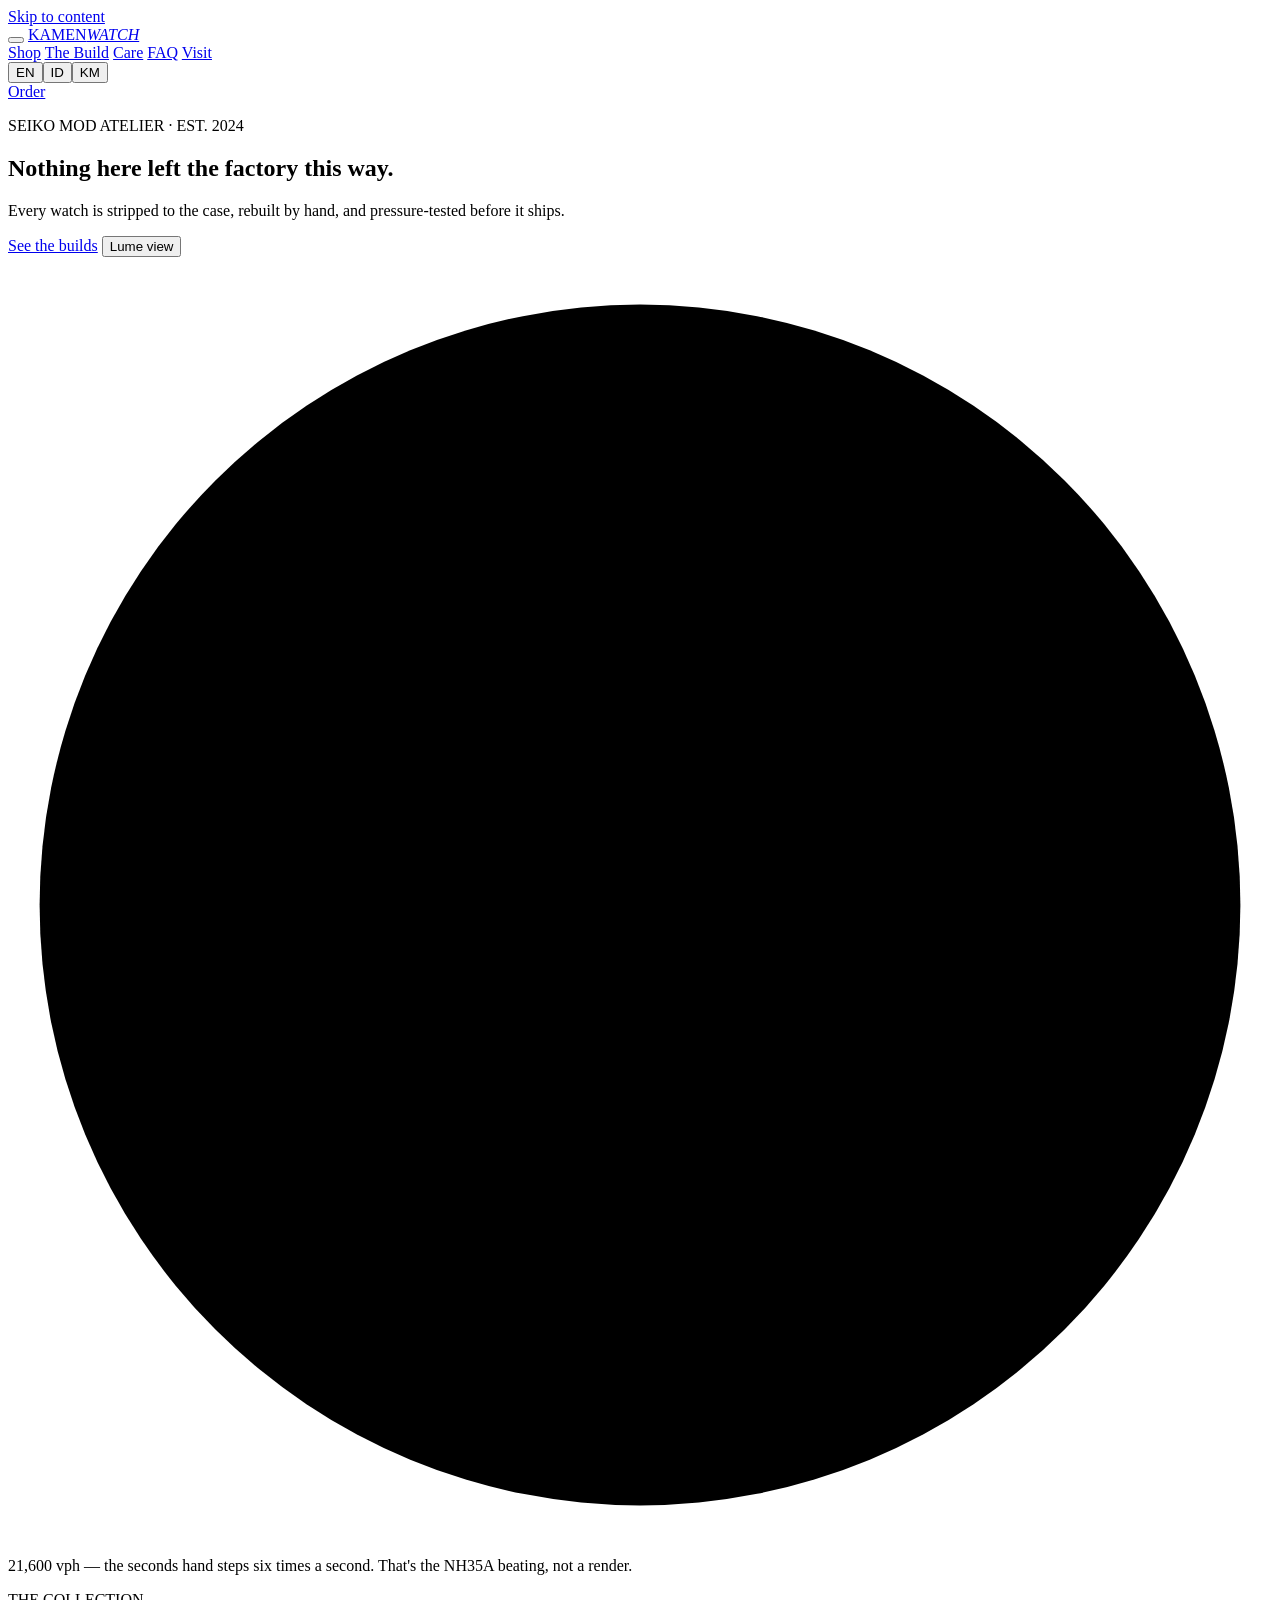
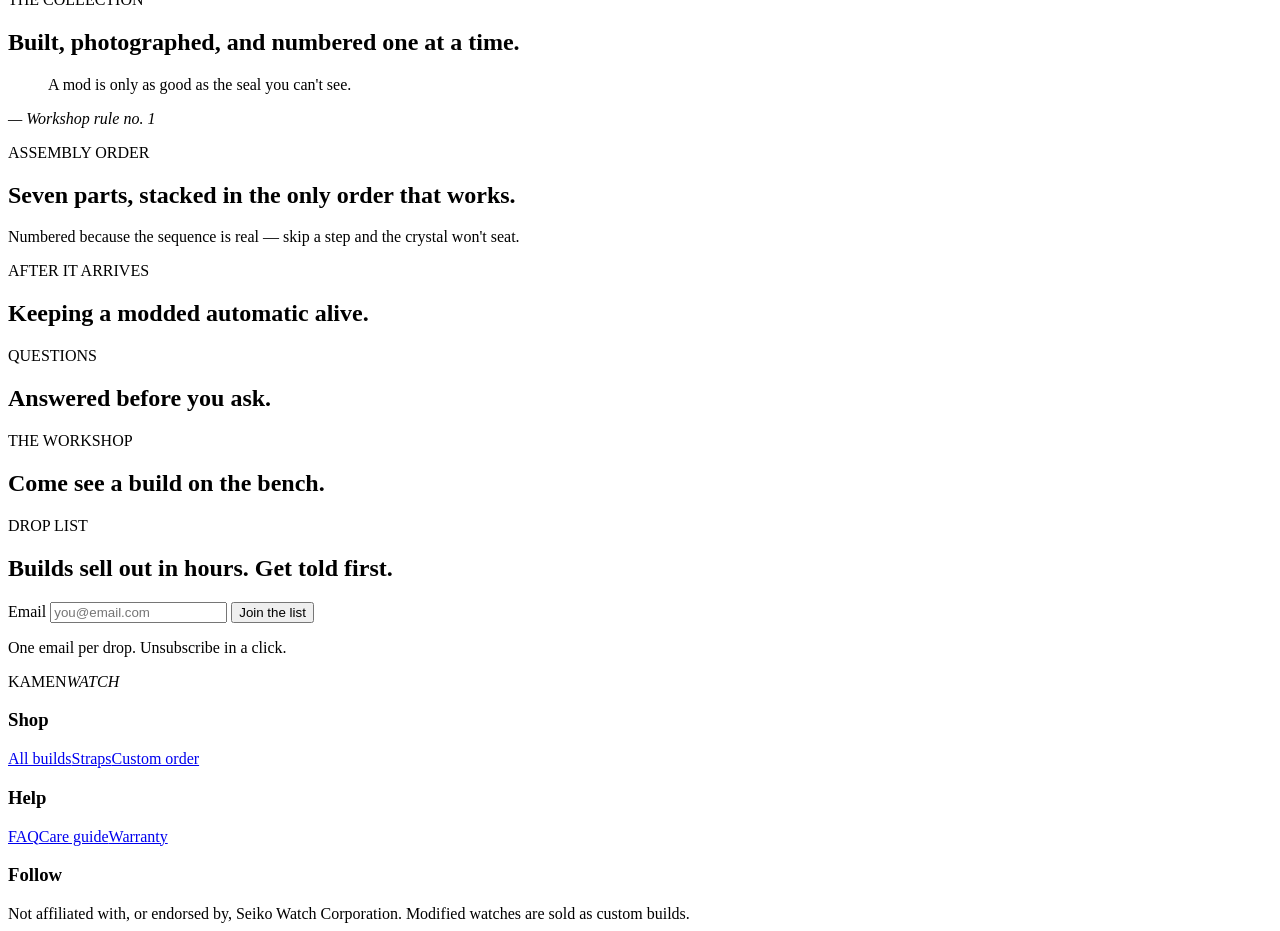
==== index.html @ fcbb1458 "Add files via upload" ====
<!DOCTYPE html>
<html lang="en">
<head>
<meta charset="utf-8">
<meta name="viewport" content="width=device-width, initial-scale=1, viewport-fit=cover">
<title>KamenWatch — Custom Seiko Mods, Hand-Assembled</title>
<meta name="description" content="KamenWatch builds custom Seiko mods: NH35 automatic movements, sapphire crystals, ceramic bezels. Hand-assembled, pressure-tested, 1-year warranty. Worldwide shipping.">
<link rel="canonical" href="https://kamenwatch.com/">
<meta property="og:type" content="website">
<meta property="og:site_name" content="KamenWatch">
<meta property="og:title" content="KamenWatch — Custom Seiko Mods, Hand-Assembled">
<meta property="og:description" content="Custom Seiko mods with NH35 automatic movements, sapphire crystals and ceramic bezels. Pressure-tested. 1-year warranty.">
<meta property="og:url" content="https://kamenwatch.com/">
<meta property="og:image" content="https://kamenwatch.com/images/og-cover.jpg">
<meta name="twitter:card" content="summary_large_image">
<meta name="theme-color" content="#0B0C0E">
<link rel="icon" href="data:image/svg+xml,<svg xmlns='http://www.w3.org/2000/svg' viewBox='0 0 32 32'><circle cx='16' cy='16' r='13' fill='none' stroke='%23C6A15B' stroke-width='3'/><path d='M16 8v8l5 3' stroke='%23C6A15B' stroke-width='2.5' fill='none' stroke-linecap='round'/></svg>">
<link rel="preconnect" href="https://fonts.googleapis.com">
<link rel="preconnect" href="https://fonts.gstatic.com" crossorigin>
<link href="https://fonts.googleapis.com/css2?family=Saira+Condensed:wght@500;700;900&family=IBM+Plex+Mono:wght@400;500;600&family=IBM+Plex+Sans:wght@400;500&display=swap" rel="stylesheet">
<link rel="stylesheet" href="/assets/style.css">

<!-- ============================================================
     META PIXEL — ganti angka di baris di bawah ini dengan Pixel ID
     kamu dari Meta Events Manager. Cuma baris ini yang perlu diubah.
     ============================================================ -->
<script>window.KW_PIXEL_ID = "1585501676652239";</script>
<script>
!function(f,b,e,v,n,t,s){if(f.fbq)return;n=f.fbq=function(){n.callMethod?
n.callMethod.apply(n,arguments):n.queue.push(arguments)};if(!f._fbq)f._fbq=n;
n.push=n;n.loaded=!0;n.version='2.0';n.queue=[];t=b.createElement(e);t.async=!0;
t.src=v;s=b.getElementsByTagName(e)[0];s.parentNode.insertBefore(t,s)}(window,
document,'script','https://connect.facebook.net/en_US/fbevents.js');
if (window.KW_PIXEL_ID && !/^0+$/.test(window.KW_PIXEL_ID)) {
  fbq('init', window.KW_PIXEL_ID);
  fbq('track', 'PageView');
} else {
  console.warn('Meta Pixel belum diisi — buka index.html dan ganti KW_PIXEL_ID.');
}
</script>
<noscript><img height="1" width="1" style="display:none" alt=""
src="https://www.facebook.com/tr?id=000000000000000&ev=PageView&noscript=1"></noscript>
<script type="application/ld+json">
{
  "@context": "https://schema.org",
  "@type": "Store",
  "name": "KamenWatch",
  "description": "Custom Seiko mod atelier. Hand-assembled automatic watches.",
  "url": "https://kamenwatch.com/",
  "image": "https://kamenwatch.com/images/og-cover.jpg",
  "priceRange": "$$",
  "sameAs": []
}
</script>
</head>
<body>
<a class="skip" href="#main">Skip to content</a>

<!-- ANNOUNCEMENT -->
<div class="ticker" id="ticker" aria-live="polite"><div class="ticker__track" id="tickerTrack"></div></div>

<!-- NAV -->
<header class="nav" id="nav">
  <div class="nav__in">
    <button class="nav__burger" id="burger" aria-label="Open menu" aria-expanded="false" aria-controls="drawer">
      <span></span><span></span>
    </button>
    <a class="logo" href="#top">
      <span class="logo__mark" aria-hidden="true"></span>
      <span class="logo__txt">KAMEN<em>WATCH</em></span>
    </a>
    <nav class="nav__links" aria-label="Main">
      <a href="#shop" data-i18n="nav_shop">Shop</a>
      <a href="#anatomy" data-i18n="nav_build">The Build</a>
      <a href="#care" data-i18n="nav_care">Care</a>
      <a href="#faq" data-i18n="nav_faq">FAQ</a>
      <a href="#visit" data-i18n="nav_visit">Visit</a>
    </nav>
    <div class="nav__act">
      <div class="lang" role="group" aria-label="Language">
        <button data-lang="en" class="is-on">EN</button><button data-lang="id">ID</button><button data-lang="km">KM</button>
      </div>
      <a class="btn btn--sm" id="navCta" href="#shop" data-i18n="nav_cta">Order</a>
    </div>
  </div>
</header>

<div class="drawer" id="drawer" hidden>
  <nav aria-label="Mobile">
    <a href="#shop" data-i18n="nav_shop">Shop</a>
    <a href="#anatomy" data-i18n="nav_build">The Build</a>
    <a href="#care" data-i18n="nav_care">Care</a>
    <a href="#faq" data-i18n="nav_faq">FAQ</a>
    <a href="#visit" data-i18n="nav_visit">Visit</a>
  </nav>
</div>

<main id="main">
<span id="top"></span>

<!-- HERO -->
<section class="hero">
  <div class="hero__copy">
    <p class="eyebrow" id="heroEyebrow">SEIKO MOD ATELIER · EST. 2024</p>
    <h1 id="heroTitle">Nothing here left the factory this way.</h1>
    <p class="lede" id="heroSub">Every watch is stripped to the case, rebuilt by hand, and pressure-tested before it ships.</p>
    <div class="hero__btns">
      <a class="btn" href="#shop" id="heroCta">See the builds</a>
      <button class="btn btn--ghost" id="lumeBtn" aria-pressed="false"><span class="dot"></span> <span data-i18n="lume">Lume view</span></button>
    </div>
    <dl class="spec" id="heroSpec"></dl>
  </div>

  <div class="hero__dial">
    <svg viewBox="0 0 320 320" class="dial" role="img" aria-label="Live watch dial, seconds hand beating six times per second">
      <circle class="dial__case" cx="160" cy="160" r="152"/>
      <circle class="dial__bezel" cx="160" cy="160" r="140"/>
      <circle class="dial__face" cx="160" cy="160" r="122"/>
      <g id="ticks"></g>
      <g id="markers"></g>
      <text class="dial__brand" x="160" y="122" text-anchor="middle">KAMEN</text>
      <text class="dial__cal" x="160" y="212" text-anchor="middle">AUTOMATIC · 24 JEWELS</text>
      <g id="hourHand"><rect class="hand hand--h" x="155" y="80" width="10" height="88" rx="4"/></g>
      <g id="minHand"><rect class="hand hand--m" x="156.5" y="52" width="7" height="116" rx="3.5"/></g>
      <g id="secHand"><rect class="hand hand--s" x="158.6" y="44" width="2.8" height="140" rx="1.4"/></g>
      <circle class="dial__pin" cx="160" cy="160" r="6"/>
    </svg>
    <p class="dial__cap">21,600 vph — the seconds hand steps six times a second. That's the NH35A beating, not a render.</p>
  </div>
</section>

<!-- TRUST STRIP -->
<section class="strip" id="strip" aria-label="What every build includes"></section>

<!-- SHOP -->
<section class="sec" id="shop">
  <header class="sec__hd">
    <p class="eyebrow" data-i18n="shop_eyebrow">THE COLLECTION</p>
    <h2 data-i18n="shop_title">Built, photographed, and numbered one at a time.</h2>
  </header>
  <div class="tabs" id="tabs" role="tablist" aria-label="Categories"></div>
  <div class="grid" id="grid"></div>
  <p class="empty" id="gridEmpty" hidden>No builds in this category yet. Add one from the admin panel.</p>
</section>

<!-- QUOTE -->
<section class="quote">
  <blockquote id="quoteText">A mod is only as good as the seal you can't see.</blockquote>
  <cite id="quoteBy">— Workshop rule no. 1</cite>
</section>

<!-- ANATOMY -->
<section class="sec sec--alt" id="anatomy">
  <header class="sec__hd">
    <p class="eyebrow" data-i18n="build_eyebrow">ASSEMBLY ORDER</p>
    <h2 data-i18n="build_title">Seven parts, stacked in the only order that works.</h2>
    <p class="sec__sub" data-i18n="build_sub">Numbered because the sequence is real — skip a step and the crystal won't seat.</p>
  </header>
  <ol class="anat" id="anat"></ol>
</section>

<!-- CARE -->
<section class="sec" id="care">
  <header class="sec__hd">
    <p class="eyebrow" data-i18n="care_eyebrow">AFTER IT ARRIVES</p>
    <h2 data-i18n="care_title">Keeping a modded automatic alive.</h2>
  </header>
  <div class="care" id="careList"></div>
</section>

<!-- FAQ -->
<section class="sec sec--alt" id="faq">
  <header class="sec__hd">
    <p class="eyebrow" data-i18n="faq_eyebrow">QUESTIONS</p>
    <h2 data-i18n="faq_title">Answered before you ask.</h2>
  </header>
  <div class="faq" id="faqList"></div>
</section>

<!-- VISIT / MAP -->
<section class="sec" id="visit">
  <div class="visit">
    <div>
      <p class="eyebrow" data-i18n="visit_eyebrow">THE WORKSHOP</p>
      <h2 id="visitTitle">Come see a build on the bench.</h2>
      <p class="lede" id="visitAddr"></p>
      <p class="mono" id="visitHours"></p>
      <div class="hero__btns" id="contactBtns"></div>
    </div>
    <div class="visit__map" id="mapWrap"></div>
  </div>
</section>

<!-- NEWSLETTER -->
<section class="news">
  <p class="eyebrow" data-i18n="news_eyebrow">DROP LIST</p>
  <h2 id="newsTitle">Builds sell out in hours. Get told first.</h2>
  <form class="news__form" name="dropList" method="POST" data-netlify="true" netlify-honeypot="bot-field">
    <input type="hidden" name="form-name" value="dropList">
    <p hidden><label>Leave blank <input name="bot-field"></label></p>
    <label class="sr" for="email">Email</label>
    <input id="email" name="email" type="email" required placeholder="you@email.com" autocomplete="email">
    <button class="btn" type="submit" data-i18n="news_btn">Join the list</button>
  </form>
  <p class="fineprint" data-i18n="news_fine">One email per drop. Unsubscribe in a click.</p>
</section>
</main>

<footer class="foot">
  <div class="foot__in">
    <div class="foot__brand">
      <span class="logo__txt">KAMEN<em>WATCH</em></span>
      <p id="footBlurb"></p>
    </div>
    <nav aria-label="Shop links">
      <h3>Shop</h3>
      <a href="#shop">All builds</a><a href="#shop">Straps</a><a href="#anatomy">Custom order</a>
    </nav>
    <nav aria-label="Help links">
      <h3>Help</h3>
      <a href="#faq">FAQ</a><a href="#care">Care guide</a><a href="#visit">Warranty</a>
    </nav>
    <div class="foot__social" id="footSocial"><h3>Follow</h3></div>
  </div>
  <div class="foot__bar">
    <span id="footCopy"></span>
    <span class="mono">Not affiliated with, or endorsed by, Seiko Watch Corporation. Modified watches are sold as custom builds.</span>
  </div>
</footer>

<script src="https://identity.netlify.com/v1/netlify-identity-widget.js"></script>
<script>
if (window.netlifyIdentity) {
  window.netlifyIdentity.on("init", user => {
    if (!user) window.netlifyIdentity.on("login", () => { document.location.href = "/admin/"; });
  });
}
</script>
<script src="/assets/app.js"></script>
</body>
</html>
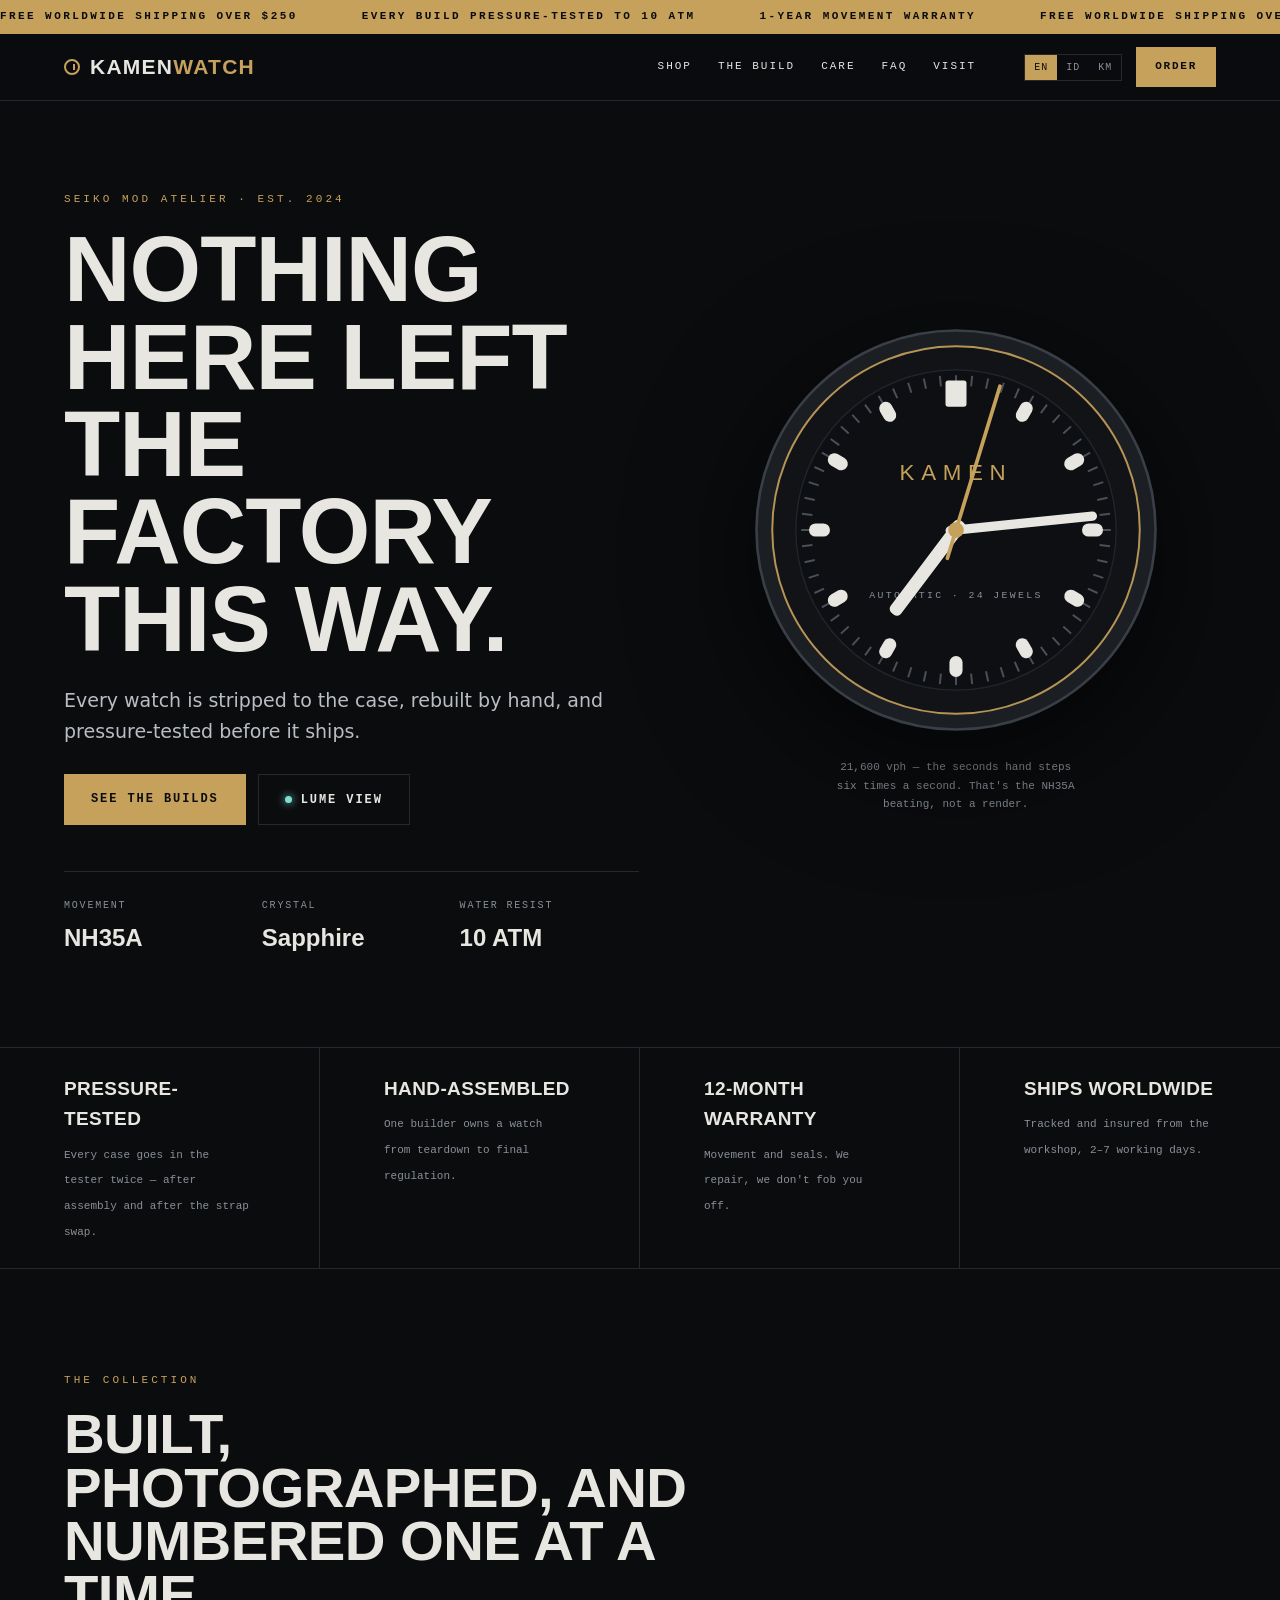
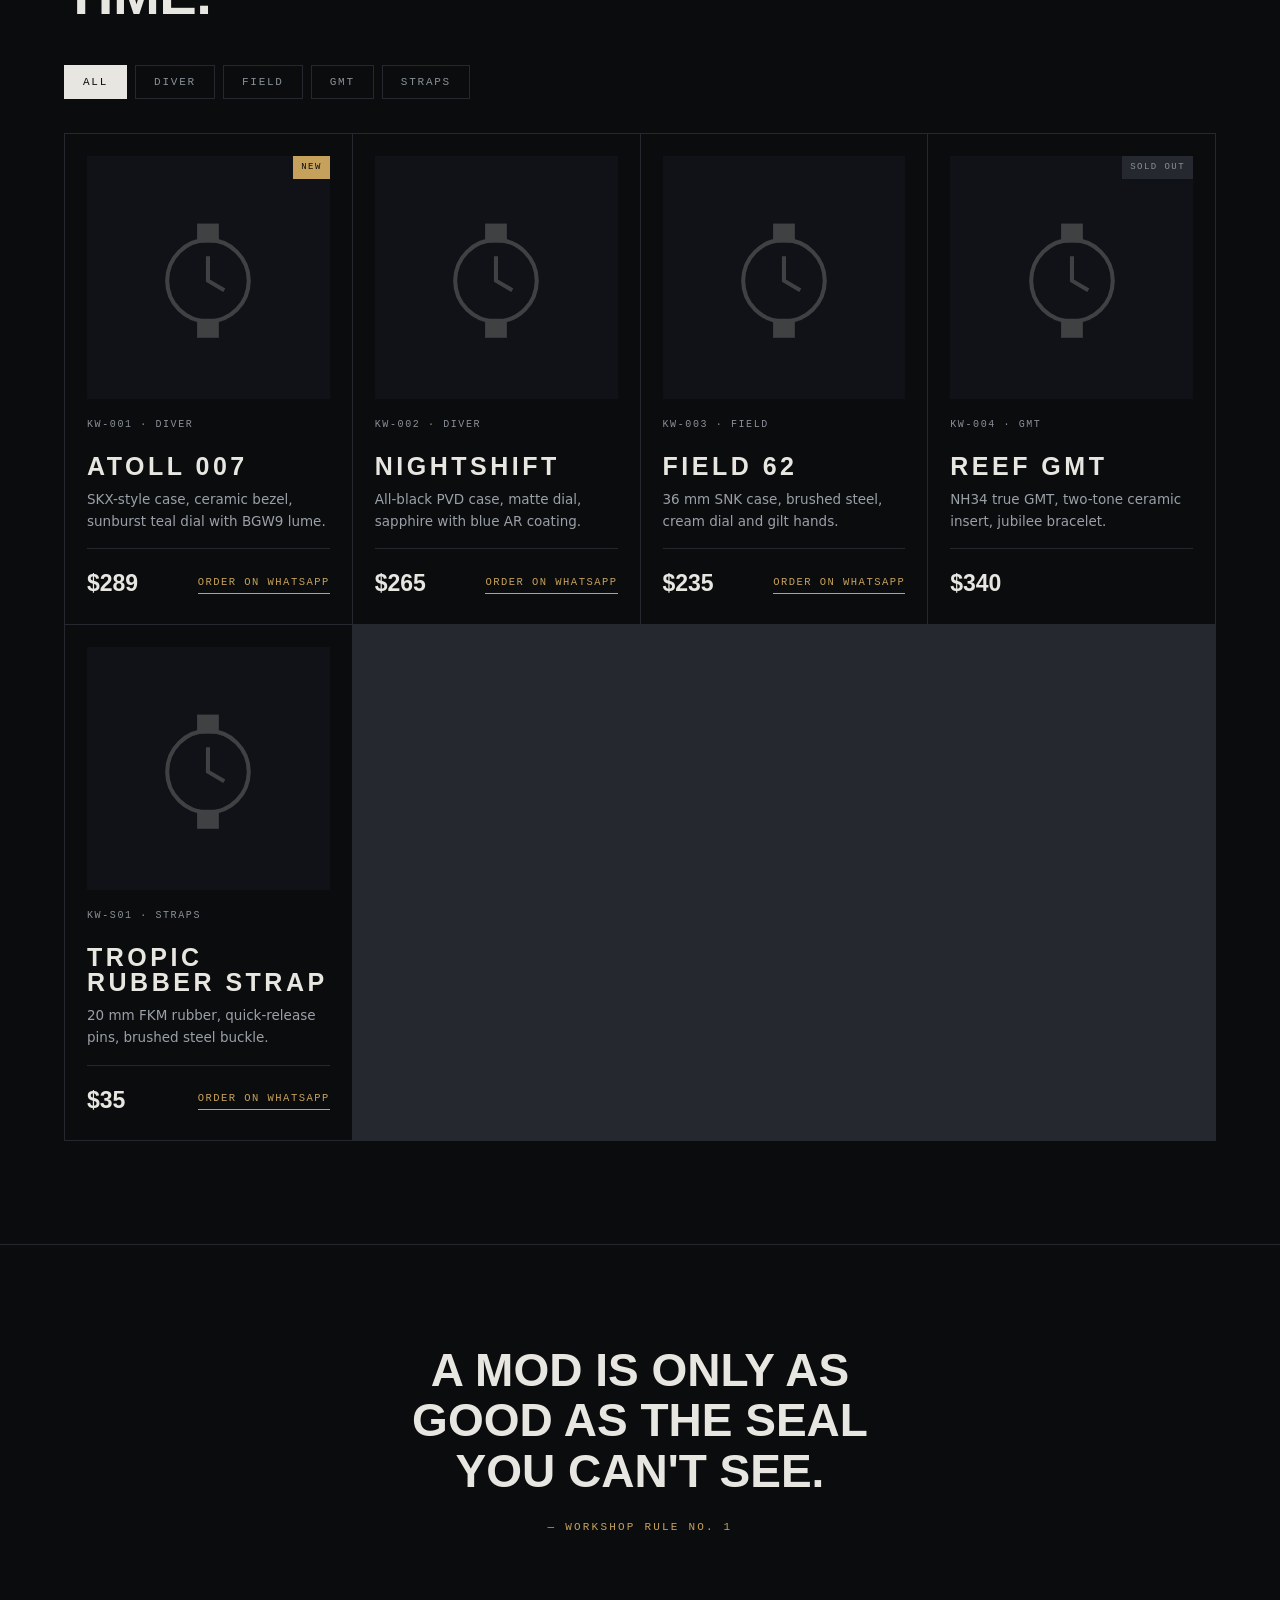
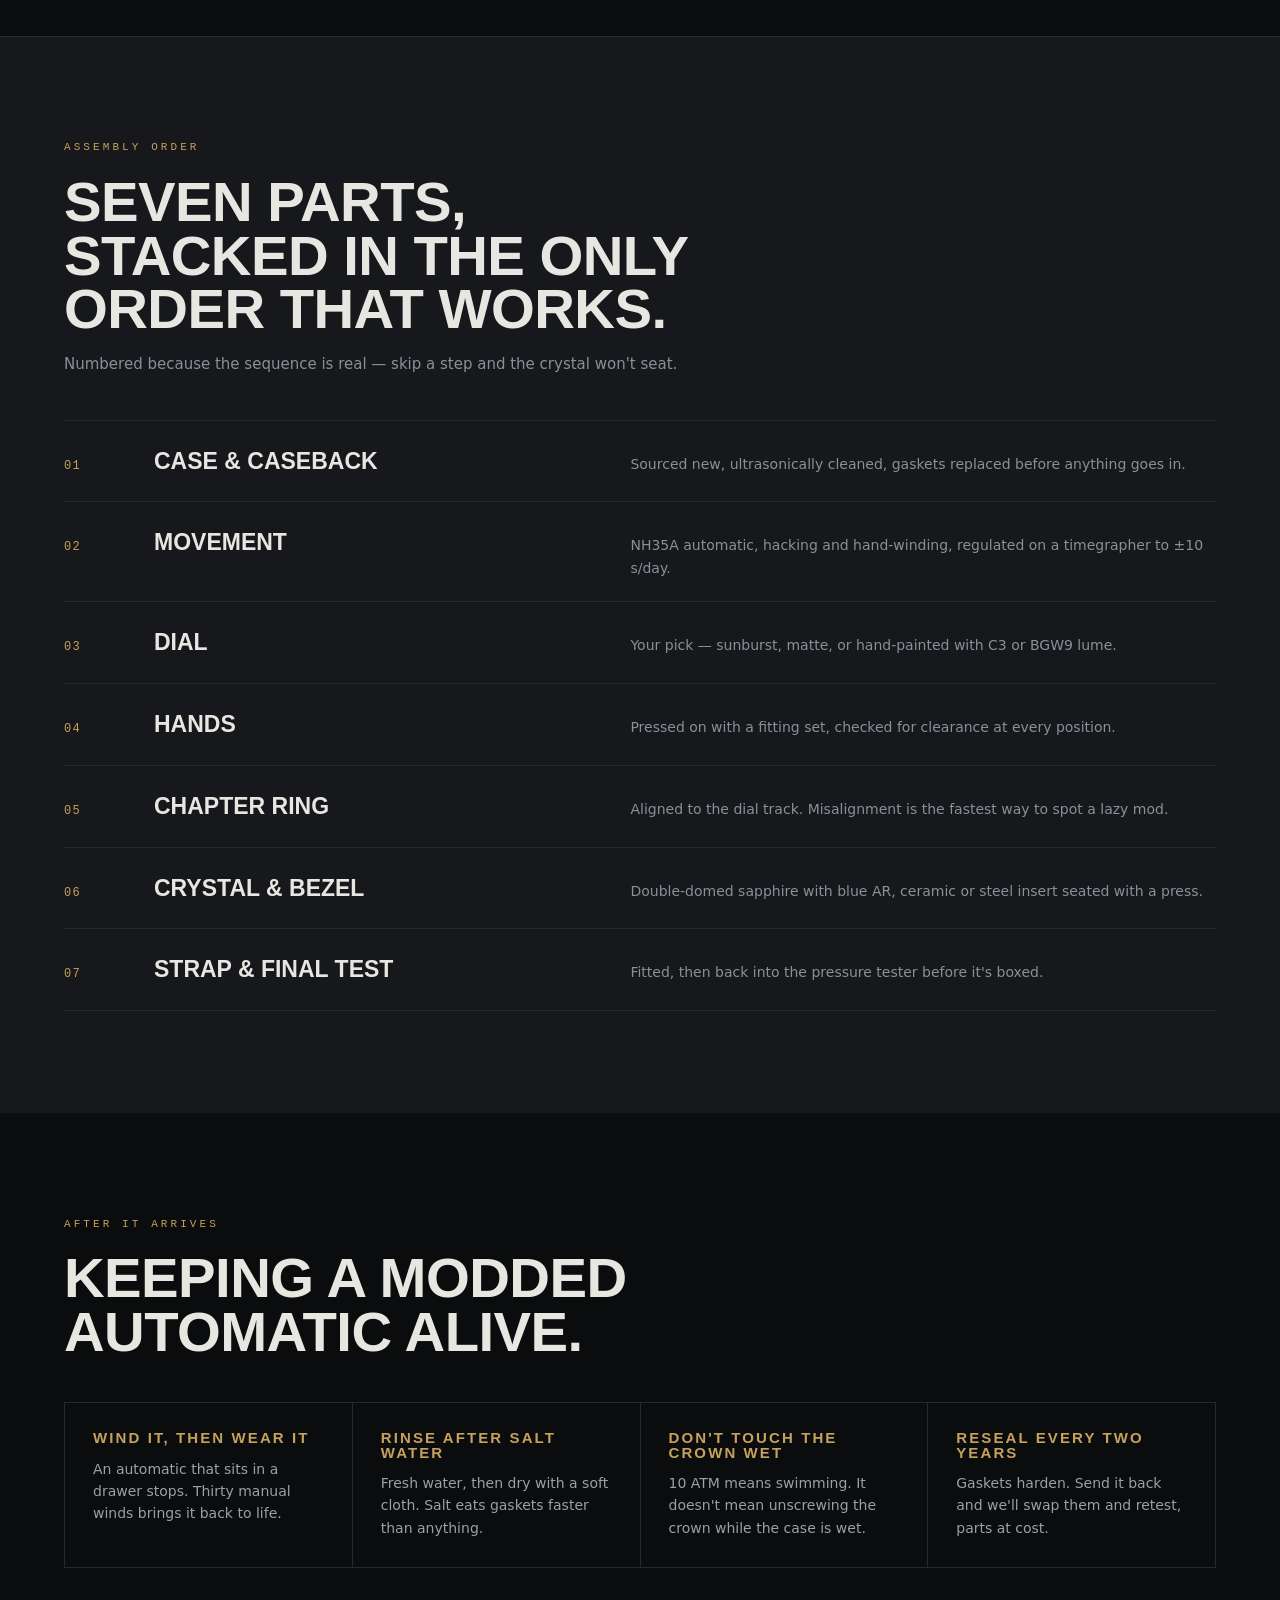
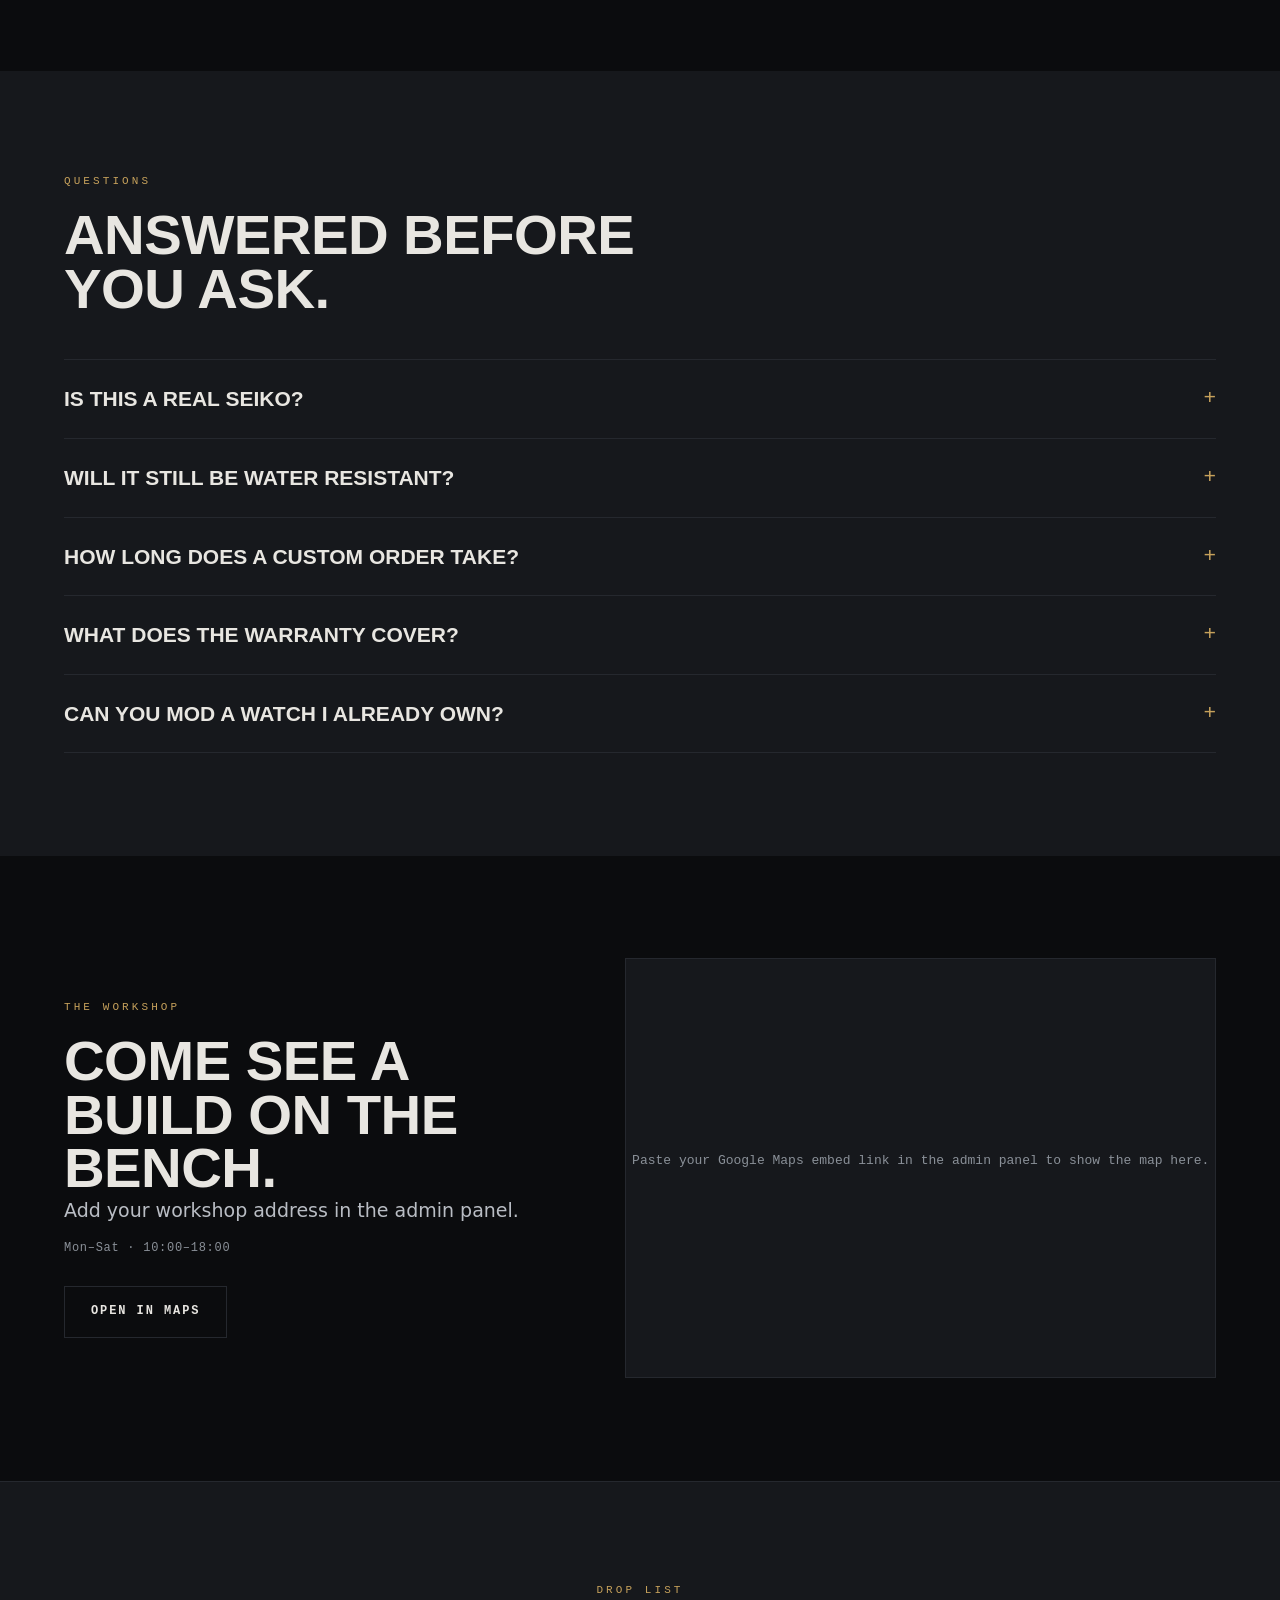
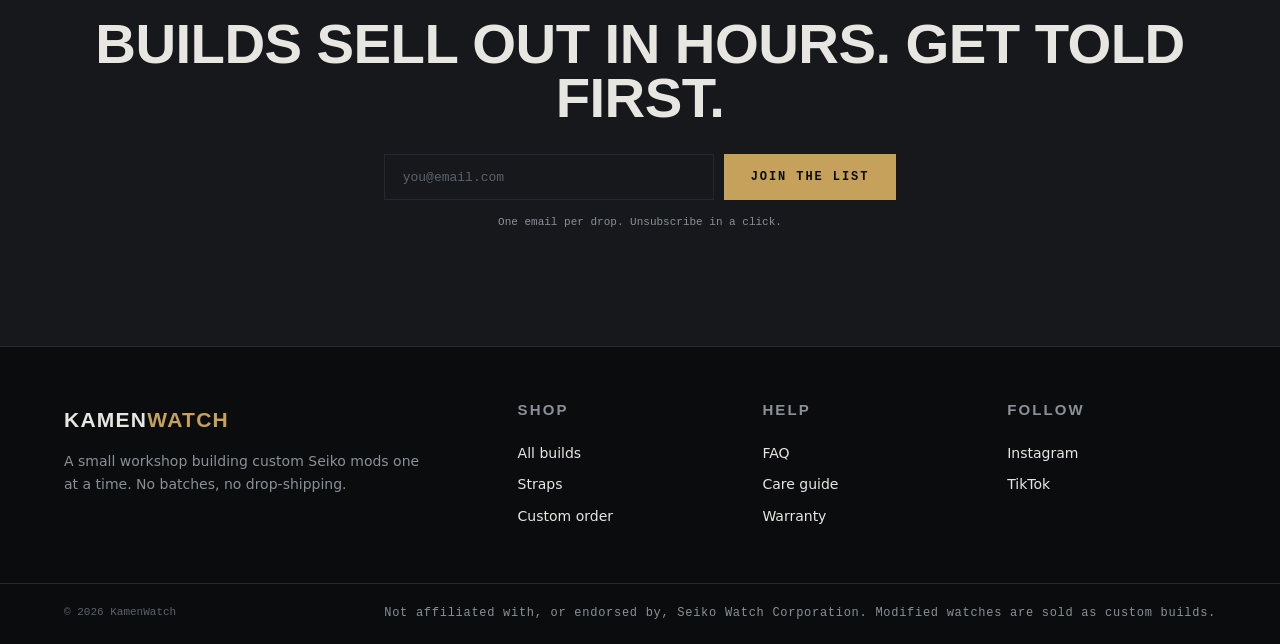
==== commit 89f44162: "Add files via upload" ====
--- a/index.html
+++ b/index.html
@@ -24,7 +24,7 @@
      META PIXEL — ganti angka di baris di bawah ini dengan Pixel ID
      kamu dari Meta Events Manager. Cuma baris ini yang perlu diubah.
      ============================================================ -->
-<script>window.KW_PIXEL_ID = "1585501676652239";</script>
+<script>window.KW_PIXEL_ID = "000000000000000";</script>
 <script>
 !function(f,b,e,v,n,t,s){if(f.fbq)return;n=f.fbq=function(){n.callMethod?
 n.callMethod.apply(n,arguments):n.queue.push(arguments)};if(!f._fbq)f._fbq=n;
--- a/assets/style.css
+++ b/assets/style.css
@@ -0,0 +1,201 @@
+/* KamenWatch — design tokens
+   ink #0B0C0E · graphite #16181C · steel #8A9098 · bone #E8E6E1 · brass #C6A15B · lume #7CE0D3 */
+:root{
+  --ink:#0B0C0E; --graphite:#16181C; --line:#25282E; --steel:#8A9098;
+  --bone:#E8E6E1; --brass:#C6A15B; --lume:#7CE0D3; --accent:var(--brass);
+  --disp:"Saira Condensed",Impact,sans-serif;
+  --body:"IBM Plex Sans",system-ui,sans-serif;
+  --mono:"IBM Plex Mono",ui-monospace,monospace;
+  --pad:clamp(18px,5vw,72px);
+}
+*,*::before,*::after{box-sizing:border-box}
+html{scroll-behavior:smooth}
+body{margin:0;background:var(--ink);color:var(--bone);font-family:var(--body);font-size:16px;line-height:1.6;-webkit-font-smoothing:antialiased;overflow-x:hidden}
+body.lume{--accent:var(--lume)}
+img{max-width:100%;display:block}
+a{color:inherit;text-decoration:none}
+h1,h2,h3{font-family:var(--disp);font-weight:900;line-height:.95;letter-spacing:-.01em;margin:0;text-transform:uppercase}
+h1{font-size:clamp(44px,7.2vw,92px)}
+h2{font-size:clamp(30px,4.4vw,58px)}
+h3{font-size:15px;letter-spacing:.14em;font-weight:700}
+p{margin:0 0 14px}
+.sr,.skip{position:absolute;left:-9999px}
+.skip:focus{left:12px;top:12px;z-index:99;background:var(--accent);color:var(--ink);padding:10px 16px}
+:focus-visible{outline:2px solid var(--accent);outline-offset:3px}
+.mono{font-family:var(--mono);font-size:12px;letter-spacing:.06em;color:var(--steel)}
+.eyebrow{font-family:var(--mono);font-size:11px;letter-spacing:.28em;color:var(--accent);text-transform:uppercase;margin:0 0 18px}
+.lede{font-size:clamp(16px,1.6vw,19px);color:#B9BDC4;max-width:52ch}
+
+/* buttons */
+.btn{display:inline-flex;align-items:center;gap:9px;font-family:var(--mono);font-size:12px;font-weight:600;letter-spacing:.16em;text-transform:uppercase;background:var(--accent);color:var(--ink);padding:15px 26px;border:1px solid var(--accent);cursor:pointer;transition:.22s}
+.btn:hover{background:transparent;color:var(--accent)}
+.btn--ghost{background:transparent;color:var(--bone);border-color:var(--line)}
+.btn--ghost:hover{border-color:var(--accent);color:var(--accent)}
+.btn--sm{padding:10px 18px;font-size:11px}
+.dot{width:7px;height:7px;border-radius:50%;background:var(--lume);box-shadow:0 0 8px var(--lume)}
+
+/* ticker */
+.ticker{background:var(--accent);color:var(--ink);overflow:hidden;height:34px;display:flex;align-items:center}
+.ticker__track{display:flex;gap:64px;white-space:nowrap;font-family:var(--mono);font-size:11px;font-weight:600;letter-spacing:.22em;text-transform:uppercase;animation:slide 34s linear infinite}
+@keyframes slide{to{transform:translateX(-50%)}}
+
+/* nav */
+.nav{position:sticky;top:0;z-index:40;background:rgba(11,12,14,.86);backdrop-filter:blur(14px);border-bottom:1px solid var(--line)}
+.nav__in{display:flex;align-items:center;gap:22px;padding:0 var(--pad);height:66px}
+.logo{display:flex;align-items:center;gap:10px}
+.logo__mark{width:16px;height:16px;border:2px solid var(--accent);border-radius:50%;position:relative}
+.logo__mark::after{content:"";position:absolute;inset:3px 3px auto auto;width:2px;height:6px;background:var(--accent)}
+.logo__txt{font-family:var(--disp);font-weight:900;font-size:21px;letter-spacing:.06em}
+.logo__txt em{font-style:normal;color:var(--accent)}
+.nav__links{display:flex;gap:26px;margin-left:auto;font-family:var(--mono);font-size:11px;letter-spacing:.18em;text-transform:uppercase}
+.nav__links a:hover{color:var(--accent)}
+.nav__act{display:flex;align-items:center;gap:14px;margin-left:26px}
+.lang{display:flex;border:1px solid var(--line)}
+.lang button{background:none;border:0;color:var(--steel);font-family:var(--mono);font-size:10px;letter-spacing:.1em;padding:7px 9px;cursor:pointer}
+.lang button.is-on{background:var(--accent);color:var(--ink)}
+.nav__burger{display:none;flex-direction:column;gap:5px;background:none;border:0;cursor:pointer;padding:6px}
+.nav__burger span{width:22px;height:2px;background:var(--bone)}
+.drawer{position:fixed;inset:100px 0 auto;z-index:39;background:var(--ink);border-bottom:1px solid var(--line);padding:0 var(--pad) 26px}
+.drawer nav{display:flex;flex-direction:column}
+.drawer a{font-family:var(--disp);font-size:30px;text-transform:uppercase;padding:11px 0;border-bottom:1px solid var(--line)}
+
+/* hero */
+.hero{display:grid;grid-template-columns:1.05fr .95fr;gap:56px;align-items:center;padding:clamp(50px,7vw,96px) var(--pad)}
+.hero__copy h1{margin-bottom:22px}
+.hero__btns{display:flex;flex-wrap:wrap;gap:12px;margin:28px 0 0}
+.spec{display:grid;grid-template-columns:repeat(3,1fr);gap:18px;margin:46px 0 0;padding-top:26px;border-top:1px solid var(--line)}
+.spec dt{font-family:var(--mono);font-size:10px;letter-spacing:.18em;color:var(--steel);text-transform:uppercase}
+.spec dd{margin:5px 0 0;font-family:var(--disp);font-size:24px;font-weight:700}
+
+/* dial */
+.hero__dial{display:flex;flex-direction:column;align-items:center;gap:18px}
+.dial{width:min(100%,420px);filter:drop-shadow(0 30px 60px rgba(0,0,0,.65))}
+.dial__case{fill:#1B1E23;stroke:#3A3F47;stroke-width:2}
+.dial__bezel{fill:#101216;stroke:var(--accent);stroke-width:1.5;opacity:.9}
+.dial__face{fill:#0D0F12;stroke:#22262C}
+.dial__brand{font-family:var(--disp);font-size:17px;letter-spacing:.3em;fill:var(--accent)}
+.dial__cal{font-family:var(--mono);font-size:7.5px;letter-spacing:.24em;fill:var(--steel)}
+.tick{stroke:#4A5058;stroke-width:1.5}
+.mark{fill:var(--bone);transition:fill .3s,filter .3s}
+body.lume .mark{fill:var(--lume);filter:drop-shadow(0 0 5px var(--lume))}
+.hand{fill:var(--bone)}
+.hand--s{fill:var(--accent)}
+body.lume .hand--h,body.lume .hand--m{fill:var(--lume);filter:drop-shadow(0 0 4px var(--lume))}
+.dial__pin{fill:var(--accent)}
+.dial__cap{font-family:var(--mono);font-size:11px;color:var(--steel);max-width:38ch;text-align:center;line-height:1.7}
+
+/* strip */
+.strip{display:grid;grid-template-columns:repeat(4,1fr);border-block:1px solid var(--line)}
+.strip div{padding:26px var(--pad);border-right:1px solid var(--line)}
+.strip div:last-child{border-right:0}
+.strip b{display:block;font-family:var(--disp);font-size:19px;letter-spacing:.02em;text-transform:uppercase;margin-bottom:5px}
+.strip span{font-family:var(--mono);font-size:11px;color:var(--steel);line-height:1.7}
+
+/* sections */
+.sec{padding:clamp(60px,8vw,110px) var(--pad)}
+.sec--alt{background:var(--graphite)}
+.sec__hd{max-width:64ch;margin-bottom:44px}
+.sec__sub{color:var(--steel);font-size:15px;margin-top:16px}
+
+/* tabs */
+.tabs{display:flex;flex-wrap:wrap;gap:8px;margin-bottom:34px}
+.tabs button{background:none;border:1px solid var(--line);color:var(--steel);font-family:var(--mono);font-size:11px;letter-spacing:.16em;text-transform:uppercase;padding:10px 18px;cursor:pointer;transition:.2s}
+.tabs button:hover{color:var(--bone)}
+.tabs button.is-on{background:var(--bone);border-color:var(--bone);color:var(--ink)}
+
+/* product grid */
+.grid{display:grid;grid-template-columns:repeat(auto-fill,minmax(255px,1fr));gap:1px;background:var(--line);border:1px solid var(--line)}
+.card{background:var(--ink);padding:22px;display:flex;flex-direction:column;position:relative;transition:background .25s}
+.card:hover{background:#101317}
+.card__img{aspect-ratio:1;background:#101217;display:grid;place-items:center;overflow:hidden;margin-bottom:18px}
+.card__img img{width:100%;height:100%;object-fit:cover;transition:transform .5s}
+.card:hover .card__img img{transform:scale(1.04)}
+.card__ph{width:56%;opacity:.22}
+.card__tag{position:absolute;top:22px;right:22px;font-family:var(--mono);font-size:9px;letter-spacing:.16em;text-transform:uppercase;background:var(--accent);color:var(--ink);padding:4px 8px;z-index:2}
+.card__tag--out{background:var(--line);color:var(--steel)}
+.card__ref{font-family:var(--mono);font-size:10px;letter-spacing:.16em;color:var(--steel);text-transform:uppercase}
+.card__name{font-family:var(--disp);font-size:25px;font-weight:700;text-transform:uppercase;margin:7px 0 9px;line-height:1}
+.card__desc{font-size:13.5px;color:#9AA0A8;line-height:1.65;margin:0 0 16px}
+.card__foot{margin-top:auto;display:flex;align-items:center;justify-content:space-between;gap:12px;padding-top:16px;border-top:1px solid var(--line)}
+.card__price{font-family:var(--disp);font-size:23px;font-weight:700}
+.card__buy{font-family:var(--mono);font-size:10.5px;letter-spacing:.14em;text-transform:uppercase;color:var(--accent);border-bottom:1px solid currentColor;padding-bottom:2px}
+.card__buy:hover{color:var(--bone)}
+.card--out{opacity:.5}
+.empty{font-family:var(--mono);font-size:13px;color:var(--steel);padding:40px 0}
+
+/* quote */
+.quote{padding:clamp(60px,8vw,100px) var(--pad);text-align:center;border-block:1px solid var(--line)}
+.quote blockquote{font-family:var(--disp);font-size:clamp(26px,3.6vw,46px);font-weight:700;line-height:1.1;text-transform:uppercase;margin:0 auto;max-width:22ch}
+.quote cite{display:block;margin-top:22px;font-family:var(--mono);font-size:11px;letter-spacing:.2em;color:var(--accent);font-style:normal;text-transform:uppercase}
+
+/* anatomy */
+.anat{list-style:none;counter-reset:a;margin:0;padding:0;border-top:1px solid var(--line)}
+.anat li{counter-increment:a;display:grid;grid-template-columns:64px 1fr 1.3fr;gap:26px;align-items:baseline;padding:22px 0;border-bottom:1px solid var(--line)}
+.anat li::before{content:"0" counter(a);font-family:var(--mono);font-size:12px;color:var(--accent);letter-spacing:.1em}
+.anat b{font-family:var(--disp);font-size:23px;font-weight:700;text-transform:uppercase}
+.anat span{color:var(--steel);font-size:14px}
+
+/* care */
+.care{display:grid;grid-template-columns:repeat(auto-fit,minmax(240px,1fr));gap:1px;background:var(--line);border:1px solid var(--line)}
+.care article{background:var(--ink);padding:28px}
+.care h3{color:var(--accent);margin-bottom:12px}
+.care p{font-size:14px;color:#9AA0A8;margin:0}
+
+/* faq */
+.faq{border-top:1px solid var(--line)}
+.faq details{border-bottom:1px solid var(--line)}
+.faq summary{list-style:none;cursor:pointer;padding:22px 0;font-family:var(--disp);font-size:21px;font-weight:700;text-transform:uppercase;display:flex;justify-content:space-between;gap:20px}
+.faq summary::-webkit-details-marker{display:none}
+.faq summary::after{content:"+";color:var(--accent);font-family:var(--mono);font-weight:400}
+.faq details[open] summary::after{content:"–"}
+.faq p{color:var(--steel);font-size:15px;max-width:70ch;padding-bottom:22px;margin:0}
+
+/* visit */
+.visit{display:grid;grid-template-columns:1fr 1.15fr;gap:48px;align-items:center}
+.visit__map{aspect-ratio:16/11;background:var(--graphite);border:1px solid var(--line)}
+.visit__map iframe{width:100%;height:100%;border:0;filter:grayscale(1) invert(.9) contrast(.85)}
+.visit__map .empty{padding:0;display:grid;place-items:center;height:100%;text-align:center}
+
+/* newsletter */
+.news{padding:clamp(60px,8vw,100px) var(--pad);text-align:center;background:var(--graphite);border-top:1px solid var(--line)}
+.news__form{display:flex;gap:10px;justify-content:center;flex-wrap:wrap;margin:30px 0 14px}
+.news__form input{background:transparent;border:1px solid var(--line);color:var(--bone);font-family:var(--mono);font-size:13px;padding:14px 18px;width:min(330px,100%)}
+.news__form input::placeholder{color:#5C626A}
+.fineprint{font-family:var(--mono);font-size:11px;color:var(--steel)}
+
+/* footer */
+.foot{background:var(--ink);border-top:1px solid var(--line)}
+.foot__in{display:grid;grid-template-columns:2fr 1fr 1fr 1fr;gap:36px;padding:56px var(--pad)}
+.foot h3{color:var(--steel);margin-bottom:16px}
+.foot nav,.foot__social{display:flex;flex-direction:column;gap:9px;font-size:14px}
+.foot nav a:hover,.foot__social a:hover{color:var(--accent)}
+.foot__brand p{color:var(--steel);font-size:14px;max-width:40ch;margin-top:14px}
+.foot__bar{display:flex;flex-wrap:wrap;gap:14px;justify-content:space-between;padding:20px var(--pad);border-top:1px solid var(--line);font-family:var(--mono);font-size:11px;color:#5C626A}
+
+/* reveal */
+.rv{opacity:0;transform:translateY(18px);transition:opacity .6s,transform .6s}
+.rv.in{opacity:1;transform:none}
+
+@media(max-width:900px){
+  .hero{grid-template-columns:1fr;gap:40px}
+  .visit{grid-template-columns:1fr}
+  .strip{grid-template-columns:1fr 1fr}
+  .strip div:nth-child(2n){border-right:0}
+  .foot__in{grid-template-columns:1fr 1fr}
+  .nav__links{display:none}
+  .nav__burger{display:flex}
+  .logo{margin-left:4px}
+  .nav__act{margin-left:auto}
+  .anat li{grid-template-columns:40px 1fr;gap:14px}
+  .anat li span{grid-column:2}
+}
+@media(max-width:520px){
+  .spec{grid-template-columns:1fr 1fr}
+  .grid{grid-template-columns:1fr}
+  .lang{display:none}
+}
+@media(prefers-reduced-motion:reduce){
+  *{animation:none!important;transition:none!important}
+  html{scroll-behavior:auto}
+  .rv{opacity:1;transform:none}
+}
